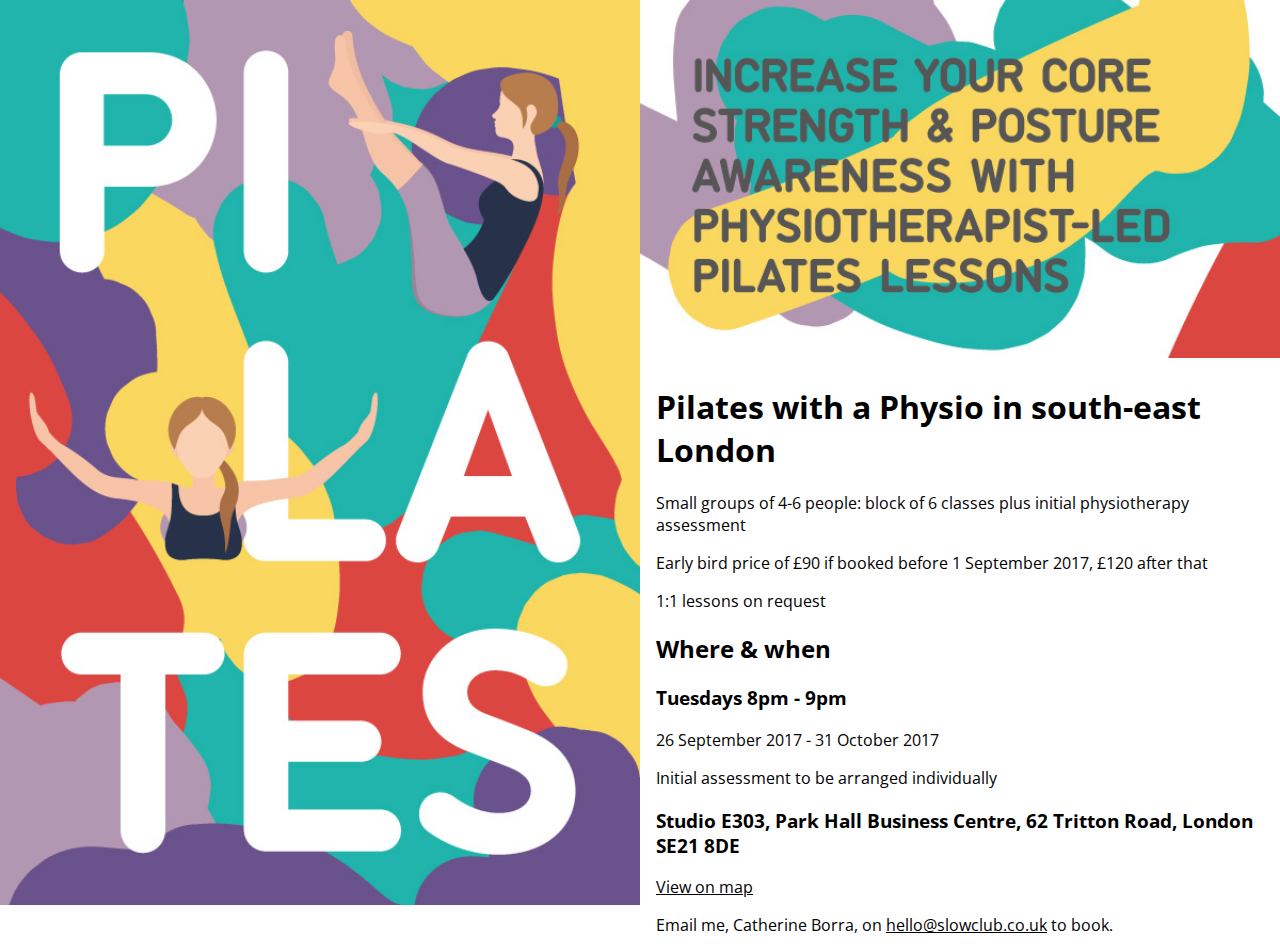
==== index.html @ dae0db61 "add meta tags" ====
<!DOCTYPE html>
<html>
  <head>
    <meta charset="utf-8">
    <meta name="viewport" content="width=device-width, initial-scale=1">
    <link href="https://fonts.googleapis.com/css?family=Open+Sans:300" rel="stylesheet">
    <link rel="stylesheet" href="./style.css">
    <title>Slow Club Pilates</title>
    <meta name="description" content="Pilates classes with a physio in West Dulwich, south-east London">
  </head>
  <body>
  <div class="maincontent">
  <div class="container">
    <img src="./PILATES_main.png" alt="Pilates classes in south-east London">
</div>


  <div class="container">
      <img src="./PILATES_header.png" alt="Improve your core strength with physiotherapist-led Pilates">

    <div class="text">
      <h1>Pilates with a Physio in south-east London</h1>
      <p>Small groups of 4-6 people: block of 6 classes plus initial physiotherapy assessment</p>
      <p>Early bird price of £90 if booked before 1 September 2017, £120 after that</p>
      <p>1:1 lessons on request</p>

      <h2>Where & when</h2>

      <h3>Tuesdays 8pm - 9pm</h3>
      <p>
      26 September 2017 - 31 October 2017</p>
      <p>Initial assessment to be arranged individually</p>

      <h3>
        Studio E303, Park Hall Business Centre, 62 Tritton Road, London SE21 8DE</h3>
      <a href="https://www.google.co.uk/maps/place/Tritton+Industrial+Estate,+62+Tritton+Rd,+London+SE21+8DE/@51.4329592,-0.0975862,16z/data=!4m5!3m4!1s0x487604007169f2b5:0xa0e4ee6989b3b7d!8m2!3d51.4324843!4d-0.0942817" target="_blank">View on map</a>
      <p>
      Email me, Catherine Borra, on <a href="mailto:hello@slowclub.co.uk">hello@slowclub.co.uk</a> to book.
      </p>

    </div></div></div>

    <script>
      (function(i,s,o,g,r,a,m){i['GoogleAnalyticsObject']=r;i[r]=i[r]||function(){
      (i[r].q=i[r].q||[]).push(arguments)},i[r].l=1*new Date();a=s.createElement(o),
      m=s.getElementsByTagName(o)[0];a.async=1;a.src=g;m.parentNode.insertBefore(a,m)
      })(window,document,'script','https://www.google-analytics.com/analytics.js','ga');

      ga('create', 'UA-104704564-1', 'auto');
      ga('send', 'pageview');

    </script>

  </body>
</html>
---- style.css ----
html, body {
  margin: 0;
  padding: 0;
  width:100%;
  font-family: 'Open Sans', sans-serif;
}

a:link, a:visited {
  color: inherit;
}

img {
  width:100%;
}

.text {
  padding: 0 1em;
}

@media only screen and (max-width:600px) {
  .container {
    width:100%;
  }
  .container:nth-child(2) {
    padding-top: 20px;
  }
  .maincontent {
    -webkit-box-orient: vertical;
    -webkit-box-direction: normal;
        -ms-flex-direction: column;
            flex-direction: column;
    width: 100%;
  }
}

@media only screen and (min-width:600px) {
  body {
    display: -webkit-box;
    display: -ms-flexbox;
    display: flex;
    -webkit-box-orient: vertical;
    -webkit-box-direction: normal;
        -ms-flex-direction: column;
            flex-direction: column;
  }

  .maincontent {
    display: -webkit-box;
    display: -ms-flexbox;
    display: flex;
  }

  .container {
    width: 50%;
  }

  img {
    width:100%;
  }
}
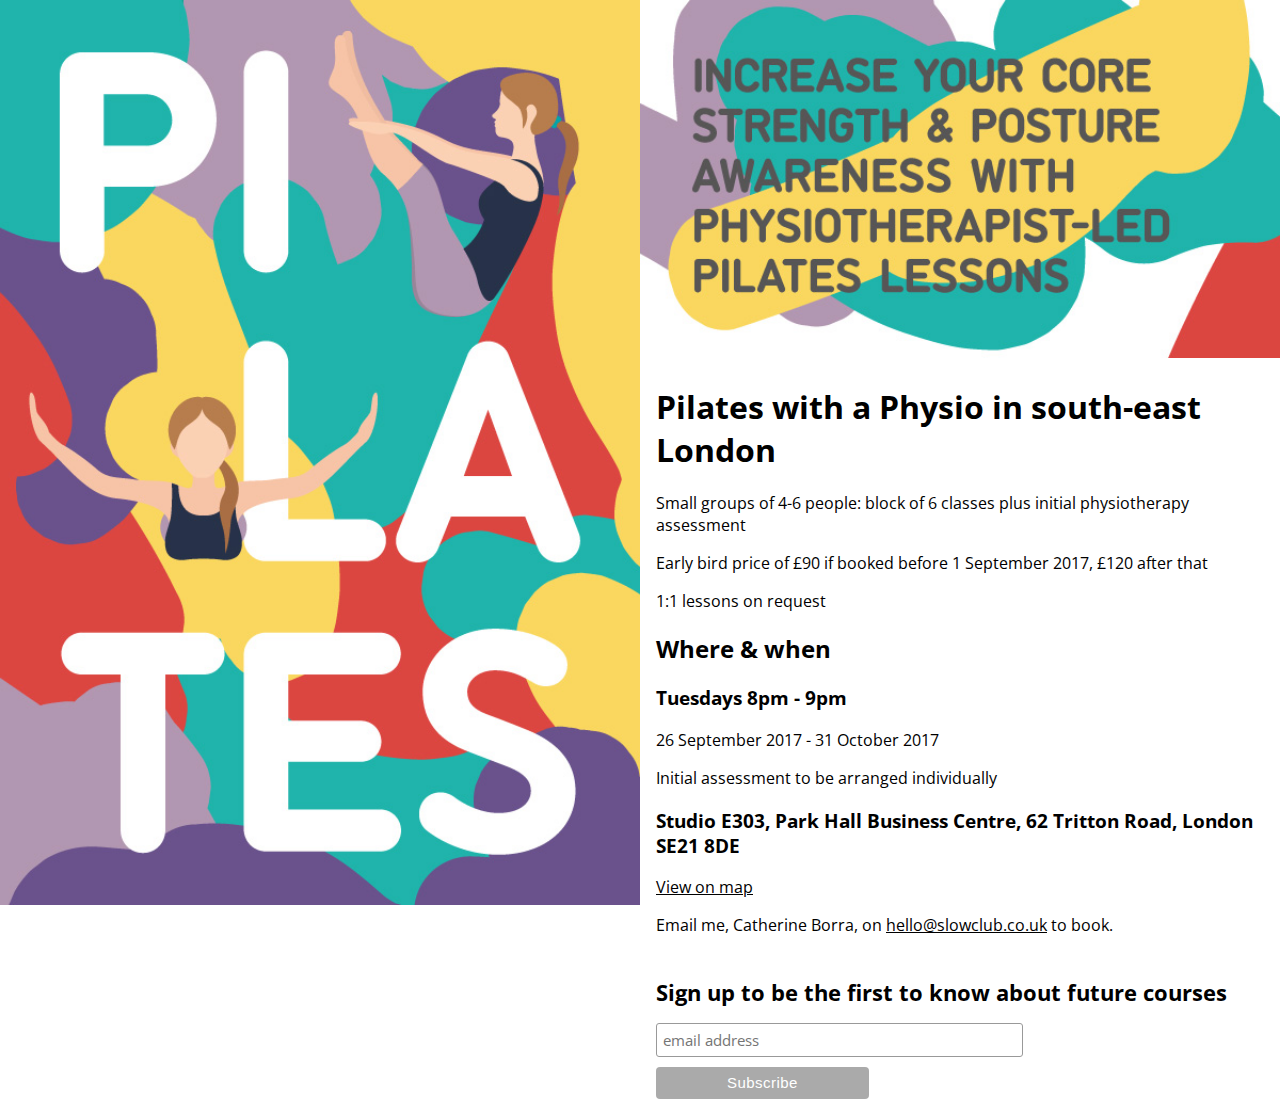
==== commit 1d070893: "Add mailing list" ====
--- a/index.html
+++ b/index.html
@@ -5,6 +5,7 @@
     <meta name="viewport" content="width=device-width, initial-scale=1">
     <link href="https://fonts.googleapis.com/css?family=Open+Sans:300" rel="stylesheet">
     <link rel="stylesheet" href="./style.css">
+    <link rel="stylesheet" href="./signup.css">
     <title>Slow Club Pilates</title>
     <meta name="description" content="Pilates classes with a physio in West Dulwich, south-east London">
   </head>
@@ -12,7 +13,7 @@
   <div class="maincontent">
   <div class="container">
     <img src="./PILATES_main.png" alt="Pilates classes in south-east London">
-</div>
+  </div>
 
 
   <div class="container">
@@ -38,7 +39,25 @@
       Email me, Catherine Borra, on <a href="mailto:hello@slowclub.co.uk">hello@slowclub.co.uk</a> to book.
       </p>
 
-    </div></div></div>
+      <div id="mc_embed_signup">
+      <form action="//slowclub.us16.list-manage.com/subscribe/post?u=0afddfa037c376ec9680df416&amp;id=35471f7885" method="post" id="mc-embedded-subscribe-form" name="mc-embedded-subscribe-form" class="validate" target="_blank" novalidate>
+          <div id="mc_embed_signup_scroll">
+
+      <h2>Sign up to be the first to know about future courses</h2>
+      <div id="mc_embed_signup">
+      <form action="//slowclub.us16.list-manage.com/subscribe/post?u=0afddfa037c376ec9680df416&amp;id=35471f7885" method="post" id="mc-embedded-subscribe-form" name="mc-embedded-subscribe-form" class="validate" target="_blank" novalidate>
+    <div id="mc_embed_signup_scroll">
+
+	<input type="email" value="" name="EMAIL" class="email" id="mce-EMAIL" placeholder="email address" required>
+    <div style="position: absolute; left: -5000px;" aria-hidden="true"><input type="text" name="b_0afddfa037c376ec9680df416_35471f7885" tabindex="-1" value=""></div>
+    <div class="clear"><input type="submit" value="Subscribe" name="subscribe" id="mc-embedded-subscribe" class="button"></div>
+    </div>
+</form>
+</div>
+
+    </div>
+
+  </div></div>
 
     <script>
       (function(i,s,o,g,r,a,m){i['GoogleAnalyticsObject']=r;i[r]=i[r]||function(){
--- a/style.css
+++ b/style.css
@@ -57,4 +57,8 @@
   img {
     width:100%;
   }
+
+  .mc_embed_signup {
+    padding: 0 1em;
+  }
 }
--- a/signup.css
+++ b/signup.css
@@ -0,0 +1,21 @@
+#mc_embed_signup form {display:block; position:relative; text-align:left; padding: 10px 0 0 0}
+#mc_embed_signup h2 {font-weight:bold; padding:0; margin:15px 0; font-size:1.4em;}
+#mc_embed_signup input {border:1px solid #999; -webkit-appearance:none;}
+#mc_embed_signup input[type=checkbox]{-webkit-appearance:checkbox;}
+#mc_embed_signup input[type=radio]{-webkit-appearance:radio;}
+#mc_embed_signup input:focus {border-color:#333;}
+#mc_embed_signup .button {clear:both; background-color: #aaa; border: 0 none; border-radius:4px; letter-spacing:.03em; color: #FFFFFF; cursor: pointer; display: inline-block; font-size:15px; height: 32px; line-height: 32px; margin: 0 5px 10px 0; padding:0; text-align: center; text-decoration: none; vertical-align: top; white-space: nowrap; width: auto; transition: all 0.23s ease-in-out 0s;}
+#mc_embed_signup .button:hover {background-color:#777;}
+#mc_embed_signup .small-meta {font-size: 11px;}
+#mc_embed_signup .nowrap {white-space:nowrap;}
+#mc_embed_signup .clear {clear:none; display:inline;}
+
+#mc_embed_signup label {display:block; font-size:16px; padding-bottom:10px; font-weight:bold;}
+#mc_embed_signup input.email {font-family:"Open Sans","Helvetica Neue",Arial,Helvetica,Verdana,sans-serif; font-size: 15px; display:block; padding:0 0.4em; margin:0 4% 10px 0; min-height:32px; width:58%; min-width:130px; -webkit-border-radius: 3px; -moz-border-radius: 3px; border-radius: 3px;}
+#mc_embed_signup input.button {display:block; width:35%; margin:0 0 10px 0; min-width:90px;}
+
+#mc_embed_signup div#mce-responses {float:left; top:-1.4em; padding:0em .5em 0em .5em; overflow:hidden; width:90%;margin: 0 5%; clear: both;}
+#mc_embed_signup div.response {margin:1em 0; padding:1em .5em .5em 0; font-weight:bold; float:left; top:-1.5em; z-index:1; width:80%;}
+#mc_embed_signup #mce-error-response {display:none;}
+#mc_embed_signup #mce-success-response {color:#529214; display:none;}
+#mc_embed_signup label.error {display:block; float:none; width:auto; margin-left:1.05em; text-align:left; padding:.5em 0;}
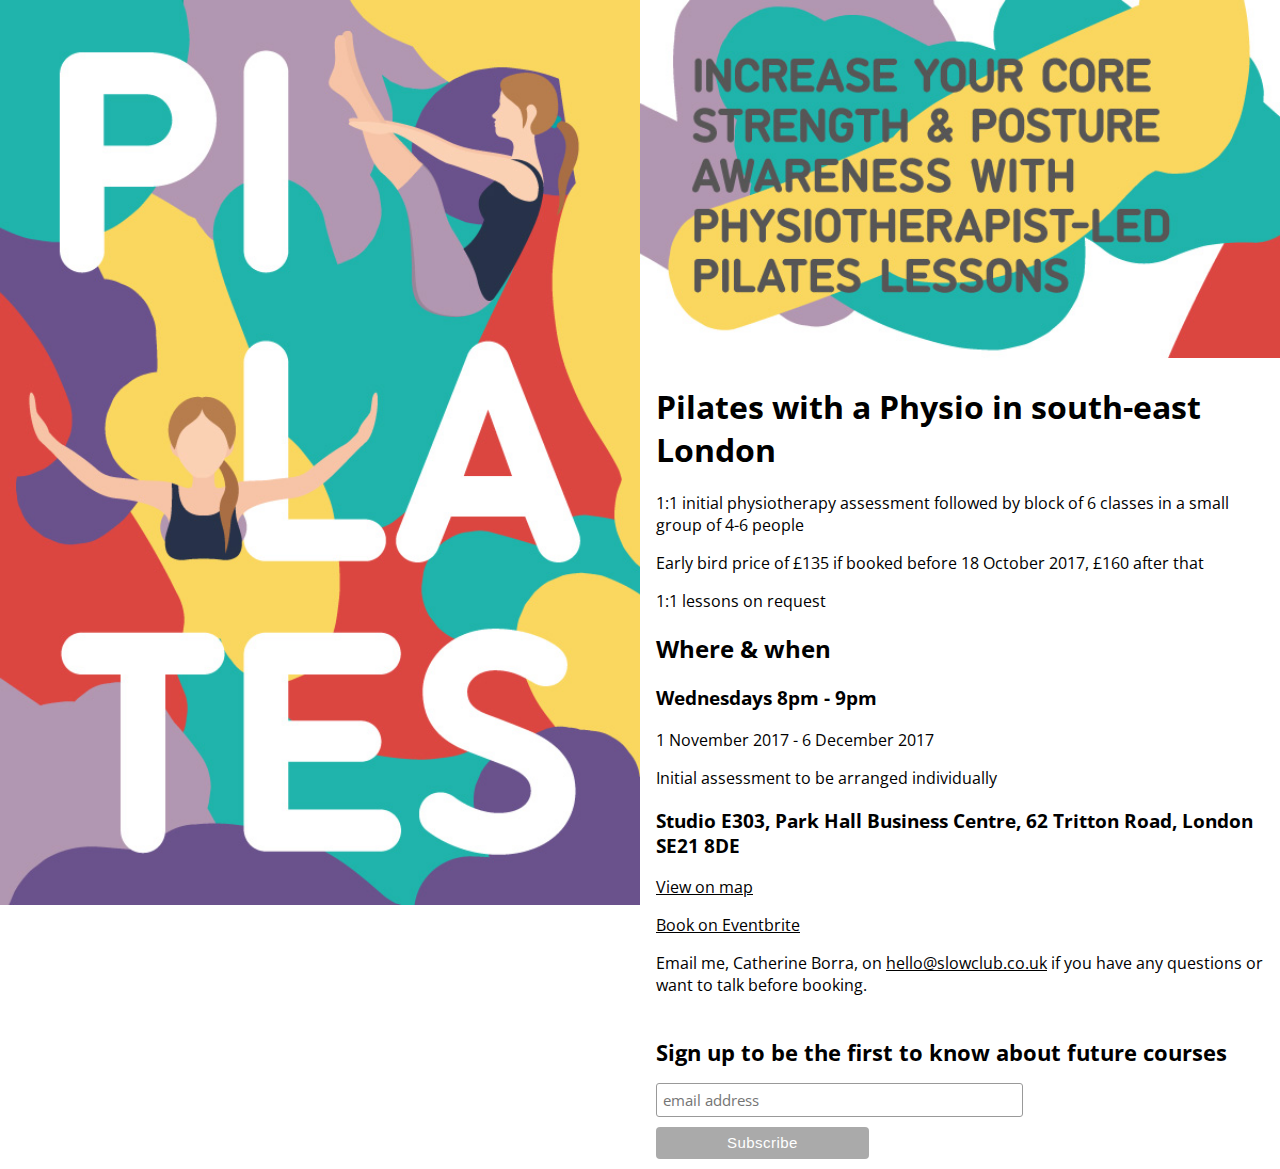
==== commit f91d1266: "Add November course" ====
--- a/index.html
+++ b/index.html
@@ -21,22 +21,23 @@
 
     <div class="text">
       <h1>Pilates with a Physio in south-east London</h1>
-      <p>Small groups of 4-6 people: block of 6 classes plus initial physiotherapy assessment</p>
-      <p>Early bird price of £90 if booked before 1 September 2017, £120 after that</p>
+      <p>1:1 initial physiotherapy assessment followed by block of 6 classes in a small group of 4-6 people</p>
+      <p>Early bird price of £135 if booked before 18 October 2017, £160 after that</p>
       <p>1:1 lessons on request</p>
 
       <h2>Where & when</h2>
 
-      <h3>Tuesdays 8pm - 9pm</h3>
+      <h3>Wednesdays 8pm - 9pm</h3>
       <p>
-      26 September 2017 - 31 October 2017</p>
+      1 November 2017 - 6 December 2017</p>
       <p>Initial assessment to be arranged individually</p>
 
       <h3>
         Studio E303, Park Hall Business Centre, 62 Tritton Road, London SE21 8DE</h3>
       <a href="https://www.google.co.uk/maps/place/Tritton+Industrial+Estate,+62+Tritton+Rd,+London+SE21+8DE/@51.4329592,-0.0975862,16z/data=!4m5!3m4!1s0x487604007169f2b5:0xa0e4ee6989b3b7d!8m2!3d51.4324843!4d-0.0942817" target="_blank">View on map</a>
       <p>
-      Email me, Catherine Borra, on <a href="mailto:hello@slowclub.co.uk">hello@slowclub.co.uk</a> to book.
+        <a href="https://www.eventbrite.co.uk/e/physio-led-pilates-six-week-course-with-individual-assessment-tickets-38202003220#tickets">Book on Eventbrite</a></p>
+      <p>Email me, Catherine Borra, on <a href="mailto:hello@slowclub.co.uk">hello@slowclub.co.uk</a> if you have any questions or want to talk before booking.
       </p>
 
       <div id="mc_embed_signup">
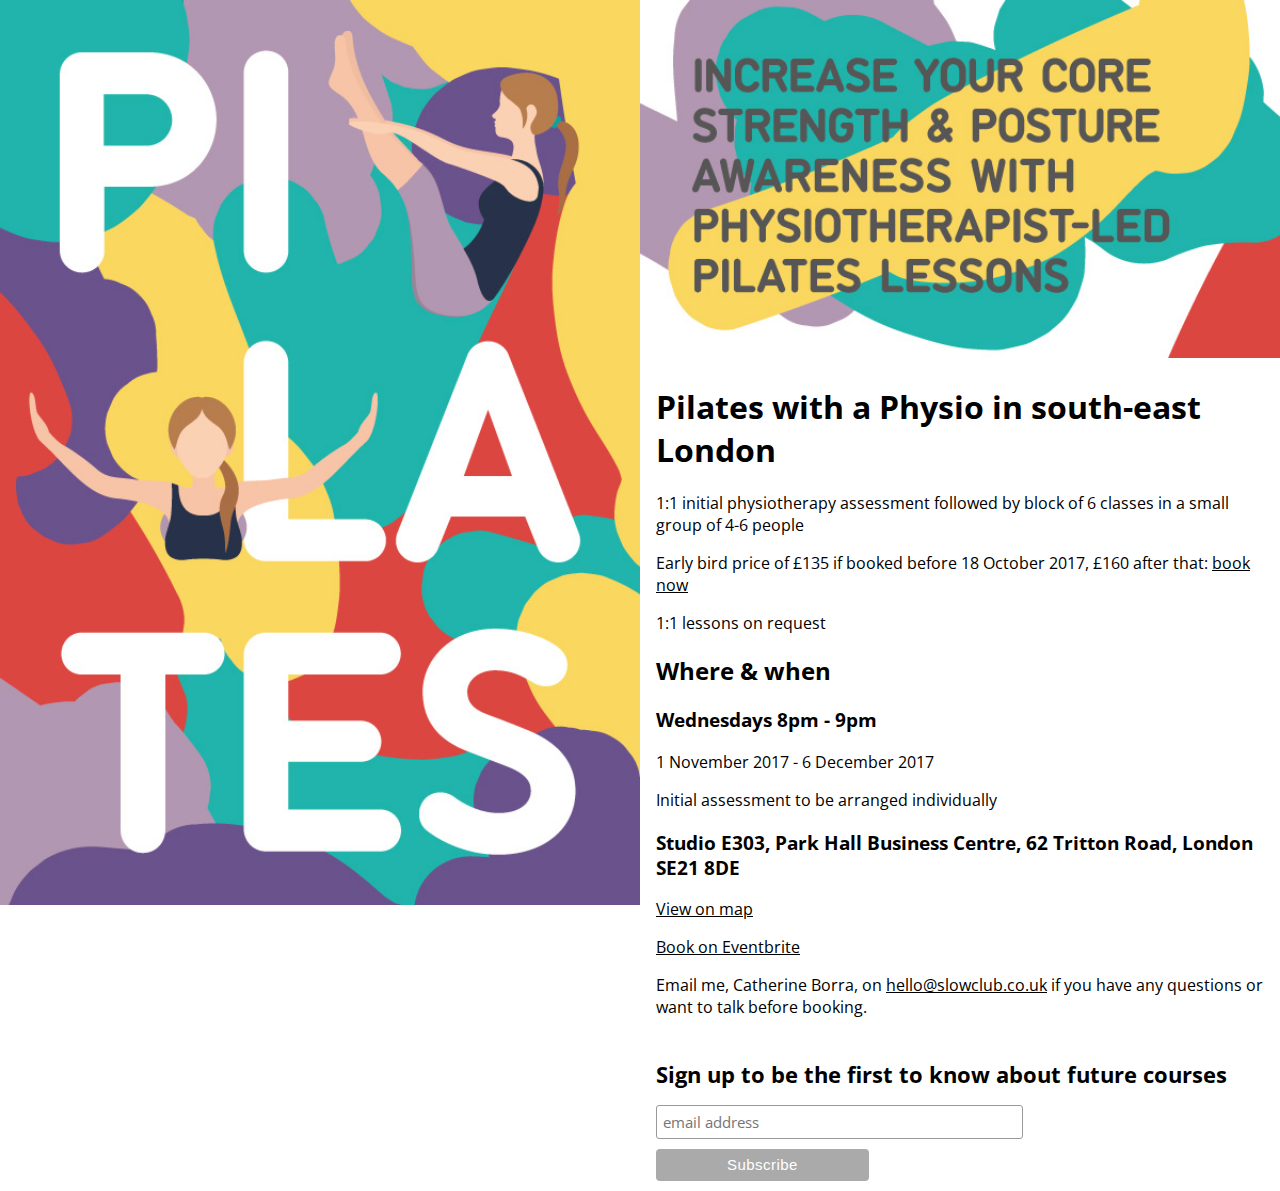
==== commit e6ddd32c: "add booking link" ====
--- a/index.html
+++ b/index.html
@@ -22,7 +22,7 @@
     <div class="text">
       <h1>Pilates with a Physio in south-east London</h1>
       <p>1:1 initial physiotherapy assessment followed by block of 6 classes in a small group of 4-6 people</p>
-      <p>Early bird price of £135 if booked before 18 October 2017, £160 after that</p>
+      <p>Early bird price of £135 if booked before 18 October 2017, £160 after that: <a href="https://www.eventbrite.co.uk/e/physio-led-pilates-six-week-course-with-individual-assessment-tickets-38202003220#tickets">book now</a></p>
       <p>1:1 lessons on request</p>
 
       <h2>Where & when</h2>
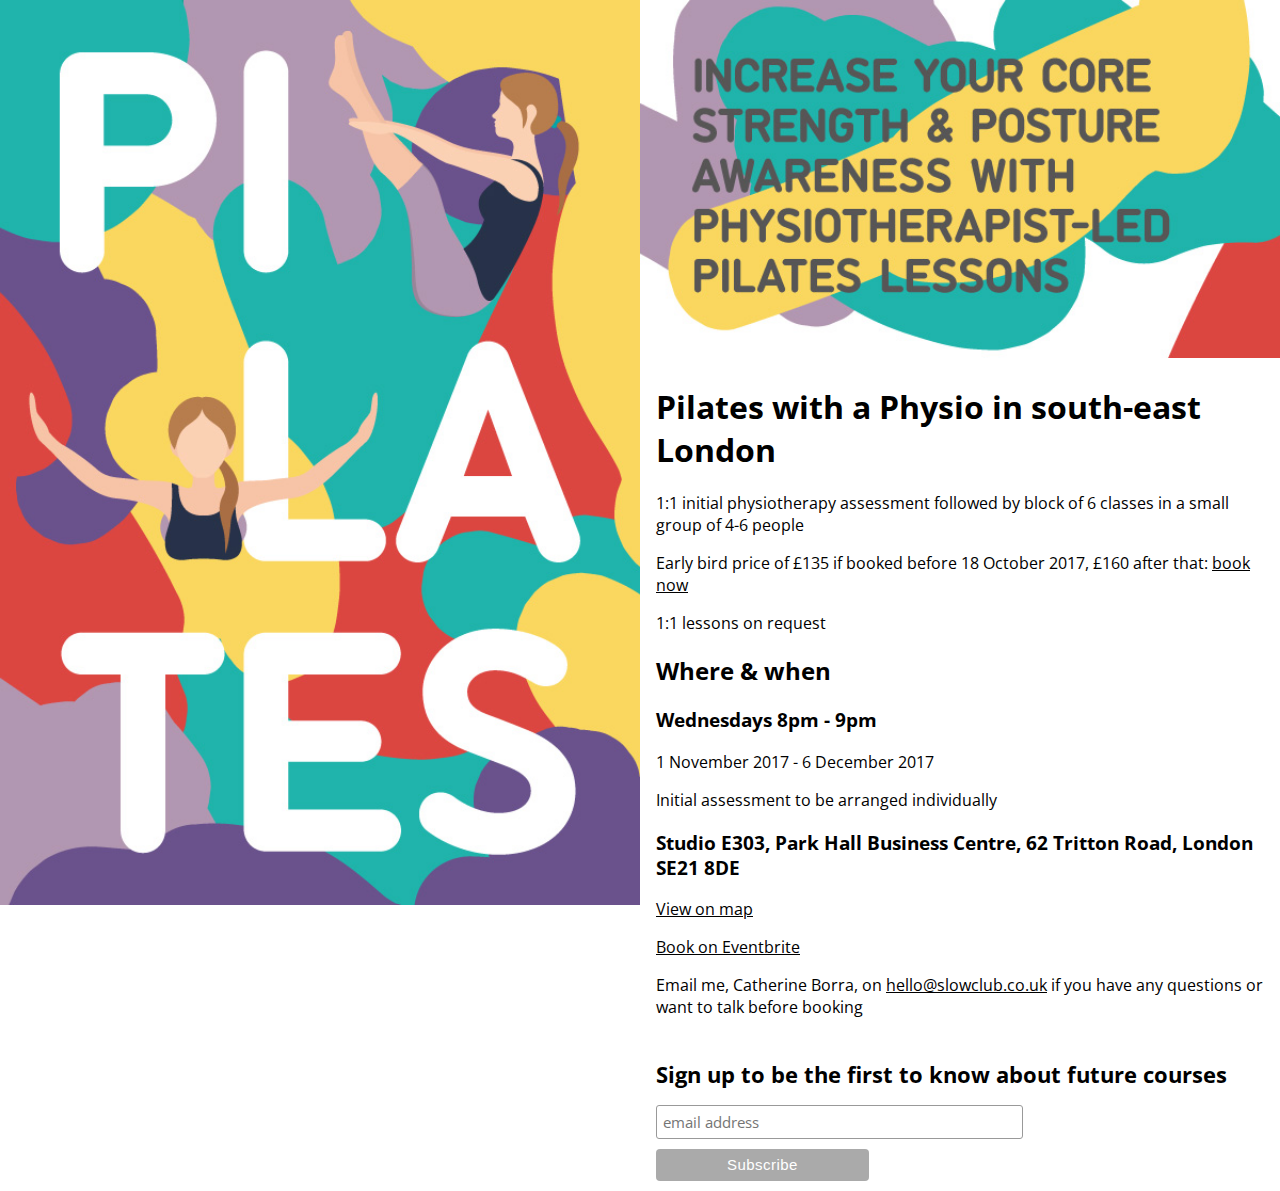
==== commit 5bfb5548: "remove full stop" ====
--- a/index.html
+++ b/index.html
@@ -37,7 +37,7 @@
       <a href="https://www.google.co.uk/maps/place/Tritton+Industrial+Estate,+62+Tritton+Rd,+London+SE21+8DE/@51.4329592,-0.0975862,16z/data=!4m5!3m4!1s0x487604007169f2b5:0xa0e4ee6989b3b7d!8m2!3d51.4324843!4d-0.0942817" target="_blank">View on map</a>
       <p>
         <a href="https://www.eventbrite.co.uk/e/physio-led-pilates-six-week-course-with-individual-assessment-tickets-38202003220#tickets">Book on Eventbrite</a></p>
-      <p>Email me, Catherine Borra, on <a href="mailto:hello@slowclub.co.uk">hello@slowclub.co.uk</a> if you have any questions or want to talk before booking.
+      <p>Email me, Catherine Borra, on <a href="mailto:hello@slowclub.co.uk">hello@slowclub.co.uk</a> if you have any questions or want to talk before booking
       </p>
 
       <div id="mc_embed_signup">
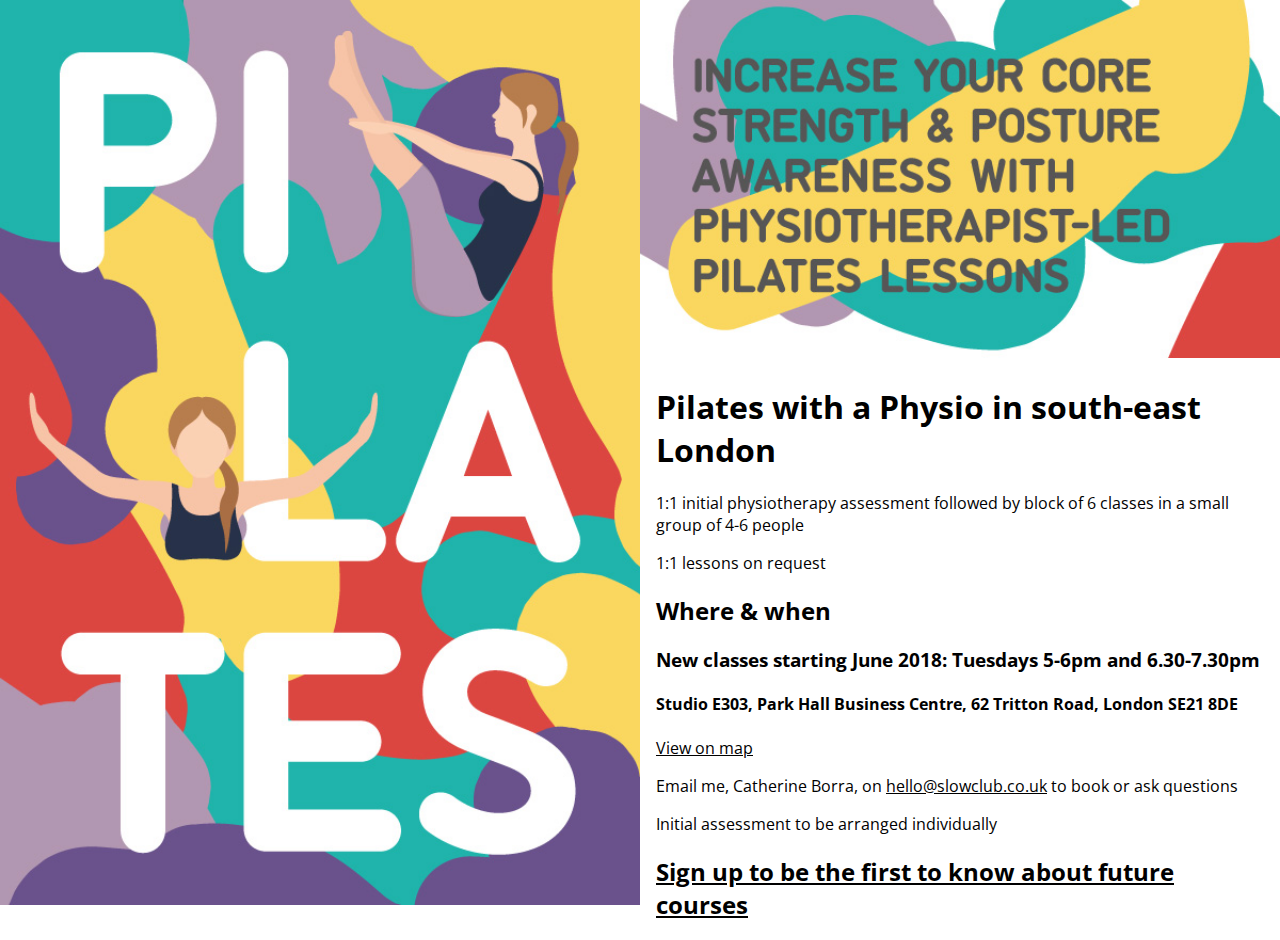
==== commit dab19a64: "Change dates and Mailchimp link" ====
--- a/index.html
+++ b/index.html
@@ -22,38 +22,22 @@
     <div class="text">
       <h1>Pilates with a Physio in south-east London</h1>
       <p>1:1 initial physiotherapy assessment followed by block of 6 classes in a small group of 4-6 people</p>
-      <p>Early bird price of £135 if booked before 18 October 2017, £160 after that: <a href="https://www.eventbrite.co.uk/e/physio-led-pilates-six-week-course-with-individual-assessment-tickets-38202003220#tickets">book now</a></p>
       <p>1:1 lessons on request</p>
 
       <h2>Where & when</h2>
 
-      <h3>Wednesdays 8pm - 9pm</h3>
-      <p>
-      1 November 2017 - 6 December 2017</p>
+      <h3>New classes starting June 2018: Tuesdays 5-6pm and 6.30-7.30pm</h3>
+
+      <h4>
+        Studio E303, Park Hall Business Centre, 62 Tritton Road, London SE21 8DE</h4>
+      <a href="https://www.google.co.uk/maps/place/Tritton+Industrial+Estate,+62+Tritton+Rd,+London+SE21+8DE/@51.4329592,-0.0975862,16z/data=!4m5!3m4!1s0x487604007169f2b5:0xa0e4ee6989b3b7d!8m2!3d51.4324843!4d-0.0942817" target="_blank">View on map</a>
+
+      <p>Email me, Catherine Borra, on <a href="mailto:hello@slowclub.co.uk">hello@slowclub.co.uk</a> to book or ask questions
+      </p>
       <p>Initial assessment to be arranged individually</p>
 
-      <h3>
-        Studio E303, Park Hall Business Centre, 62 Tritton Road, London SE21 8DE</h3>
-      <a href="https://www.google.co.uk/maps/place/Tritton+Industrial+Estate,+62+Tritton+Rd,+London+SE21+8DE/@51.4329592,-0.0975862,16z/data=!4m5!3m4!1s0x487604007169f2b5:0xa0e4ee6989b3b7d!8m2!3d51.4324843!4d-0.0942817" target="_blank">View on map</a>
-      <p>
-        <a href="https://www.eventbrite.co.uk/e/physio-led-pilates-six-week-course-with-individual-assessment-tickets-38202003220#tickets">Book on Eventbrite</a></p>
-      <p>Email me, Catherine Borra, on <a href="mailto:hello@slowclub.co.uk">hello@slowclub.co.uk</a> if you have any questions or want to talk before booking
-      </p>
+      <h2><a href="http://eepurl.com/dvROCD">Sign up to be the first to know about future courses</a></h2>
 
-      <div id="mc_embed_signup">
-      <form action="//slowclub.us16.list-manage.com/subscribe/post?u=0afddfa037c376ec9680df416&amp;id=35471f7885" method="post" id="mc-embedded-subscribe-form" name="mc-embedded-subscribe-form" class="validate" target="_blank" novalidate>
-          <div id="mc_embed_signup_scroll">
-
-      <h2>Sign up to be the first to know about future courses</h2>
-      <div id="mc_embed_signup">
-      <form action="//slowclub.us16.list-manage.com/subscribe/post?u=0afddfa037c376ec9680df416&amp;id=35471f7885" method="post" id="mc-embedded-subscribe-form" name="mc-embedded-subscribe-form" class="validate" target="_blank" novalidate>
-    <div id="mc_embed_signup_scroll">
-
-	<input type="email" value="" name="EMAIL" class="email" id="mce-EMAIL" placeholder="email address" required>
-    <div style="position: absolute; left: -5000px;" aria-hidden="true"><input type="text" name="b_0afddfa037c376ec9680df416_35471f7885" tabindex="-1" value=""></div>
-    <div class="clear"><input type="submit" value="Subscribe" name="subscribe" id="mc-embedded-subscribe" class="button"></div>
-    </div>
-</form>
 </div>
 
     </div>
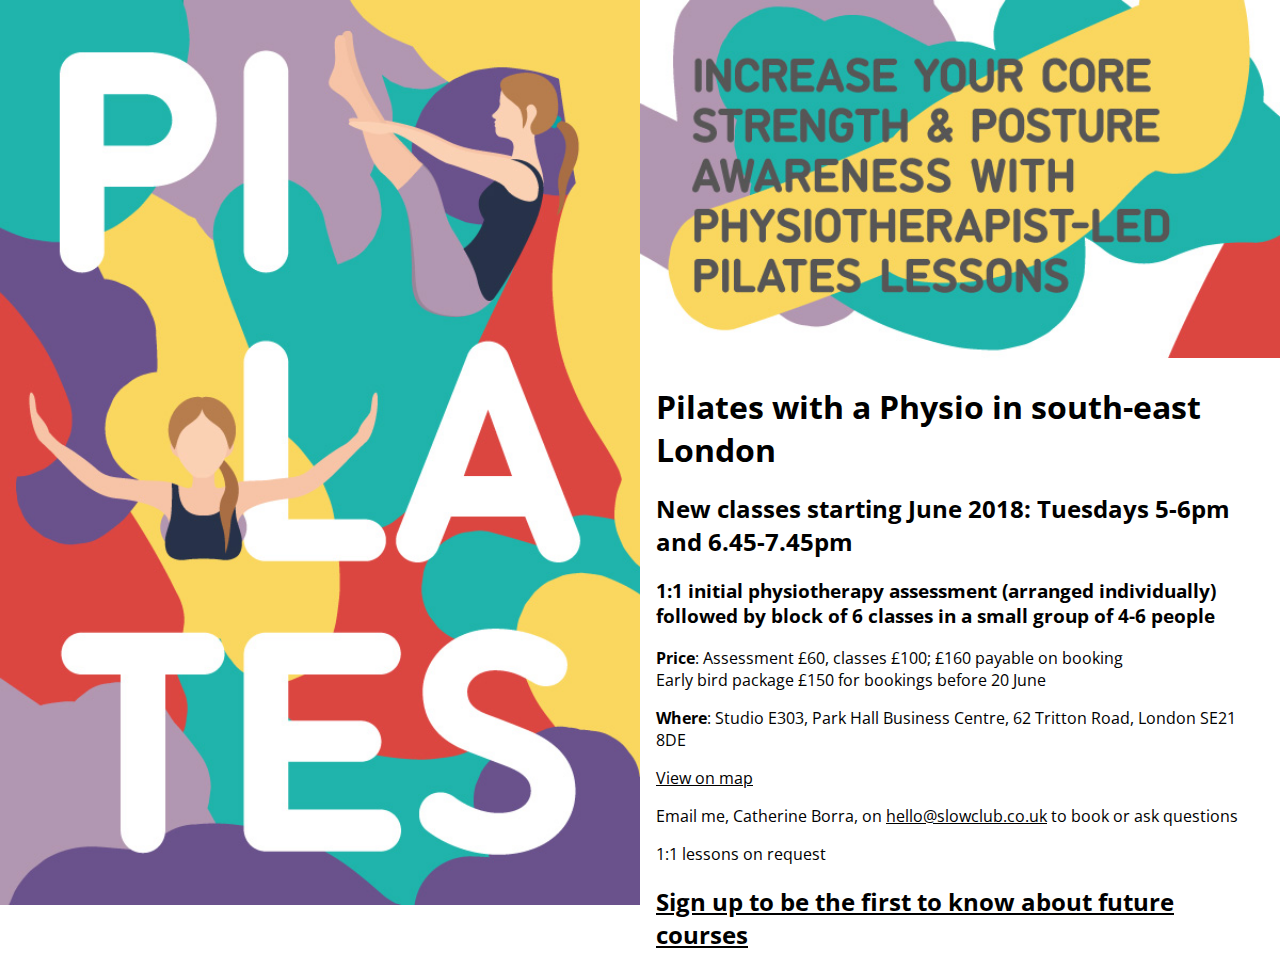
==== commit b8fd1cee: "change copy add prices" ====
--- a/index.html
+++ b/index.html
@@ -21,22 +21,25 @@
 
     <div class="text">
       <h1>Pilates with a Physio in south-east London</h1>
-      <p>1:1 initial physiotherapy assessment followed by block of 6 classes in a small group of 4-6 people</p>
-      <p>1:1 lessons on request</p>
 
-      <h2>Where & when</h2>
+      <h2>New classes starting June 2018: Tuesdays 5-6pm and 6.45-7.45pm</h2>
 
-      <h3>New classes starting June 2018: Tuesdays 5-6pm and 6.30-7.30pm</h3>
+      <h3>1:1 initial physiotherapy assessment (arranged individually) followed by block of 6 classes in a small group of 4-6 people</h3>
+      <p><strong>Price</strong>: Assessment £60, classes £100; £160 payable on booking<br />
+      Early bird package £150 for bookings before 20 June</p>
 
-      <h4>
-        Studio E303, Park Hall Business Centre, 62 Tritton Road, London SE21 8DE</h4>
+      <p>
+        <strong>Where</strong>: Studio E303, Park Hall Business Centre, 62 Tritton Road, London SE21 8DE</p>
       <a href="https://www.google.co.uk/maps/place/Tritton+Industrial+Estate,+62+Tritton+Rd,+London+SE21+8DE/@51.4329592,-0.0975862,16z/data=!4m5!3m4!1s0x487604007169f2b5:0xa0e4ee6989b3b7d!8m2!3d51.4324843!4d-0.0942817" target="_blank">View on map</a>
 
       <p>Email me, Catherine Borra, on <a href="mailto:hello@slowclub.co.uk">hello@slowclub.co.uk</a> to book or ask questions
       </p>
-      <p>Initial assessment to be arranged individually</p>
+
+      <p>1:1 lessons on request</p>
 
       <h2><a href="http://eepurl.com/dvROCD">Sign up to be the first to know about future courses</a></h2>
+
+
 
 </div>
 
